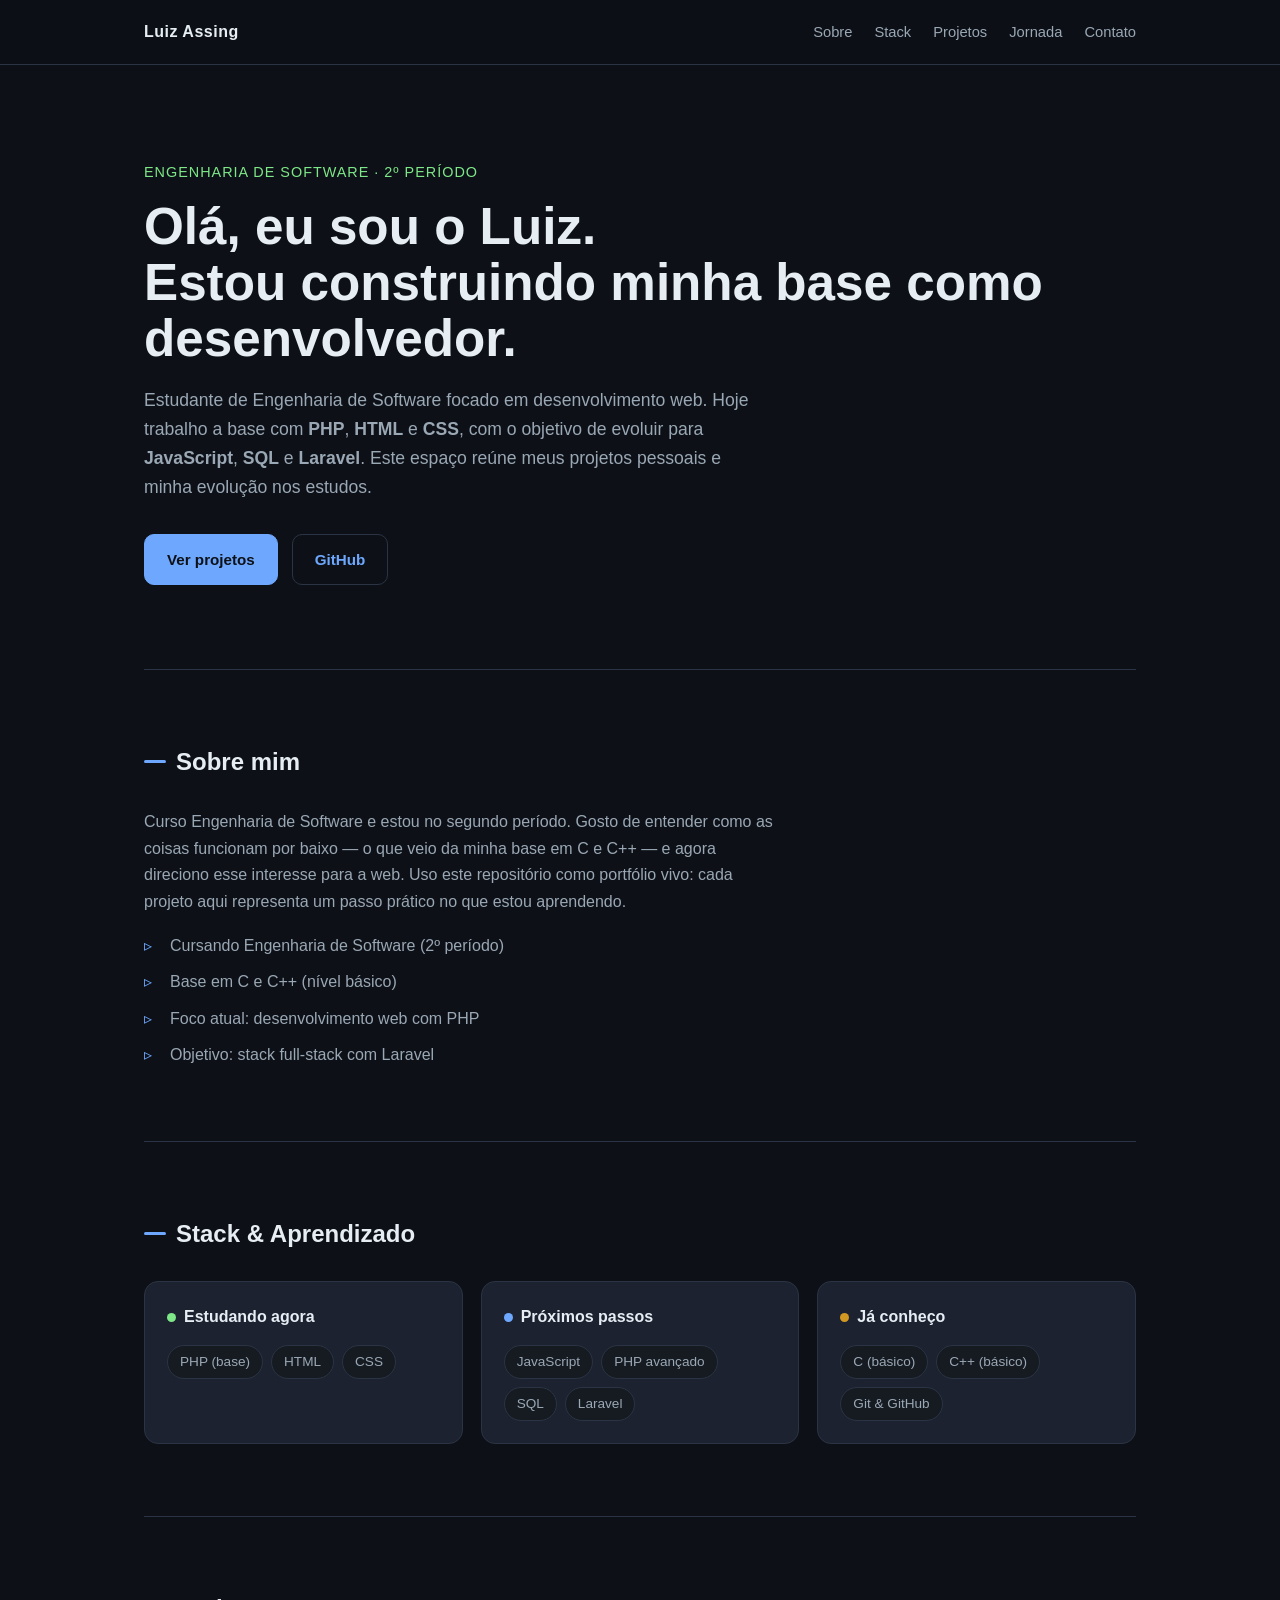
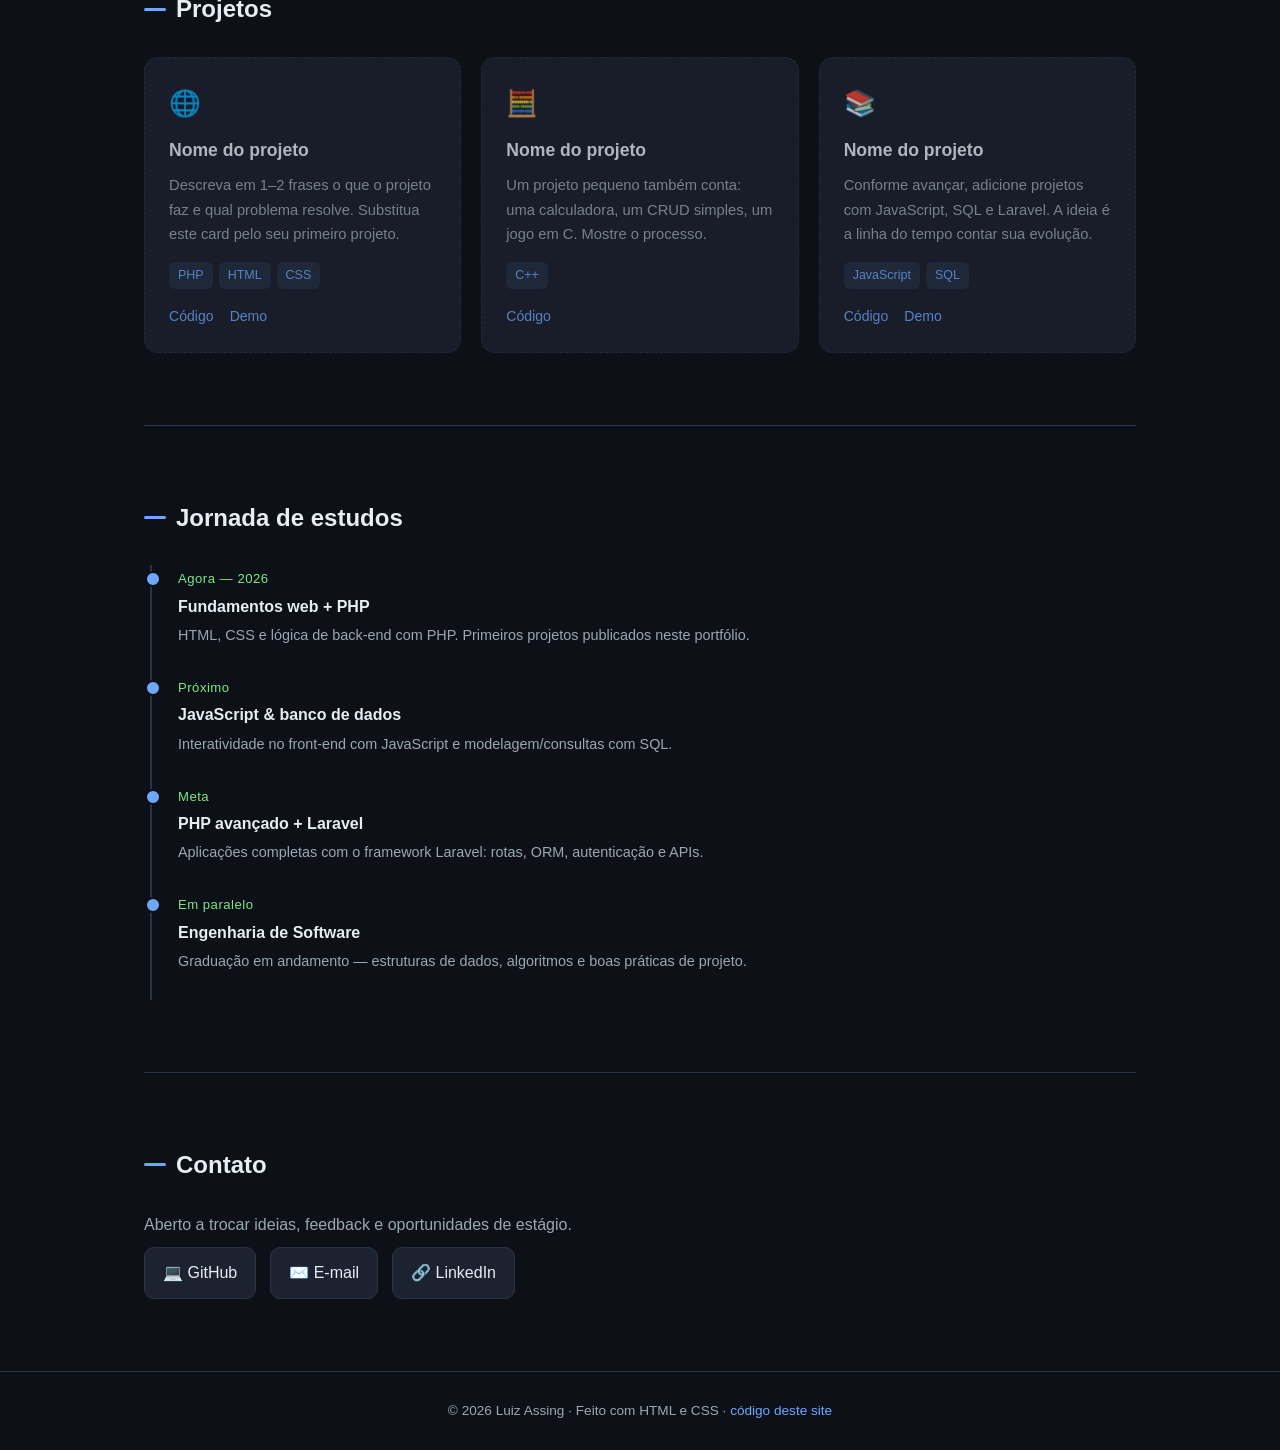
==== index.html @ 3ab26207 "landingPage01" ====
<!DOCTYPE html>
<html lang="pt-BR">
<head>
<meta charset="UTF-8" />
<meta name="viewport" content="width=device-width, initial-scale=1.0" />
<meta name="description" content="Portfólio de Luiz Assing — estudante de Engenharia de Software. Projetos pessoais em PHP, HTML, CSS, JavaScript e Laravel." />
<meta name="author" content="Luiz Assing" />
<meta property="og:title" content="Luiz Assing — Portfólio" />
<meta property="og:description" content="Estudante de Engenharia de Software. Projetos pessoais em PHP, HTML, CSS, JavaScript e Laravel." />
<meta property="og:type" content="website" />
<title>Luiz Assing — Portfólio</title>
<style>
  :root {
    --bg: #0d1117;
    --bg-soft: #161b22;
    --bg-card: #1c2230;
    --border: #2b3444;
    --text: #e6edf3;
    --text-dim: #9aa7b4;
    --accent: #6ea8fe;
    --accent-2: #7ee787;
    --radius: 14px;
    --max: 1040px;
  }
  * { box-sizing: border-box; margin: 0; padding: 0; }
  html { scroll-behavior: smooth; scroll-padding-top: 80px; }
  body {
    background: var(--bg);
    color: var(--text);
    font-family: -apple-system, BlinkMacSystemFont, "Segoe UI", Roboto, Helvetica, Arial, sans-serif;
    line-height: 1.65;
    -webkit-font-smoothing: antialiased;
  }
  a { color: var(--accent); text-decoration: none; }
  a:hover { text-decoration: underline; }
  .wrap { max-width: var(--max); margin: 0 auto; padding: 0 24px; }
  section { padding: 72px 0; border-top: 1px solid var(--border); }
  h2 {
    font-size: 1.5rem;
    margin-bottom: 28px;
    display: flex;
    align-items: center;
    gap: 10px;
  }
  h2::before { content: ""; width: 22px; height: 3px; background: var(--accent); border-radius: 3px; }

  /* NAV */
  header {
    position: sticky; top: 0; z-index: 50;
    background: rgba(13,17,23,.82);
    backdrop-filter: blur(10px);
    border-bottom: 1px solid var(--border);
  }
  nav { display: flex; align-items: center; justify-content: space-between; height: 64px; }
  nav .brand { font-weight: 700; letter-spacing: .5px; }
  nav ul { display: flex; gap: 22px; list-style: none; }
  nav ul a { color: var(--text-dim); font-size: .92rem; }
  nav ul a:hover { color: var(--text); text-decoration: none; }
  .menu-btn { display: none; background: none; border: 0; color: var(--text); font-size: 1.5rem; cursor: pointer; }

  /* HERO */
  .hero { padding: 96px 0 84px; border-top: 0; }
  .hero .tag { color: var(--accent-2); font-size: .9rem; letter-spacing: 1px; text-transform: uppercase; }
  .hero h1 { font-size: clamp(2rem, 6vw, 3.2rem); line-height: 1.1; margin: 14px 0 18px; }
  .hero p.lead { font-size: 1.1rem; color: var(--text-dim); max-width: 620px; }
  .cta { margin-top: 32px; display: flex; gap: 14px; flex-wrap: wrap; }
  .btn {
    display: inline-block; padding: 12px 22px; border-radius: 10px;
    font-weight: 600; font-size: .95rem; border: 1px solid var(--border);
  }
  .btn.primary { background: var(--accent); color: #0d1117; border-color: var(--accent); }
  .btn.primary:hover { filter: brightness(1.08); text-decoration: none; }
  .btn.ghost:hover { border-color: var(--accent); text-decoration: none; }

  /* ABOUT */
  .about-grid { display: grid; grid-template-columns: 1fr; gap: 18px; }
  .fact-list { list-style: none; display: grid; gap: 10px; }
  .fact-list li { padding-left: 26px; position: relative; color: var(--text-dim); }
  .fact-list li::before { content: "▹"; position: absolute; left: 0; color: var(--accent); }

  /* SKILLS */
  .skills-cols { display: grid; grid-template-columns: repeat(auto-fit, minmax(240px, 1fr)); gap: 18px; }
  .skill-card { background: var(--bg-card); border: 1px solid var(--border); border-radius: var(--radius); padding: 22px; }
  .skill-card h3 { font-size: 1rem; margin-bottom: 14px; }
  .skill-card h3 .dot { display: inline-block; width: 9px; height: 9px; border-radius: 50%; margin-right: 8px; }
  .dot.now { background: var(--accent-2); }
  .dot.next { background: var(--accent); }
  .dot.base { background: #d29922; }
  .chips { display: flex; flex-wrap: wrap; gap: 8px; }
  .chip { background: var(--bg-soft); border: 1px solid var(--border); border-radius: 999px; padding: 5px 12px; font-size: .85rem; color: var(--text-dim); }

  /* PROJECTS */
  .proj-grid { display: grid; grid-template-columns: repeat(auto-fit, minmax(280px, 1fr)); gap: 20px; }
  .proj {
    background: var(--bg-card); border: 1px solid var(--border); border-radius: var(--radius);
    padding: 24px; display: flex; flex-direction: column; transition: transform .18s ease, border-color .18s ease;
  }
  .proj:hover { transform: translateY(-4px); border-color: var(--accent); }
  .proj .ico { font-size: 1.6rem; margin-bottom: 12px; }
  .proj h3 { font-size: 1.1rem; margin-bottom: 8px; }
  .proj p { color: var(--text-dim); font-size: .92rem; flex: 1; }
  .proj .stack { margin-top: 16px; display: flex; flex-wrap: wrap; gap: 6px; }
  .proj .stack span { font-size: .78rem; color: var(--accent); background: rgba(110,168,254,.1); padding: 3px 9px; border-radius: 6px; }
  .proj .links { margin-top: 16px; display: flex; gap: 16px; font-size: .88rem; }
  .proj.placeholder { border-style: dashed; opacity: .75; }

  /* TIMELINE */
  .timeline { border-left: 2px solid var(--border); margin-left: 6px; }
  .timeline li { list-style: none; position: relative; padding: 0 0 26px 26px; }
  .timeline li::before {
    content: ""; position: absolute; left: -7px; top: 6px;
    width: 12px; height: 12px; border-radius: 50%; background: var(--accent); border: 2px solid var(--bg);
  }
  .timeline .when { font-size: .82rem; color: var(--accent-2); letter-spacing: .5px; }
  .timeline h3 { font-size: 1rem; margin: 2px 0 4px; }
  .timeline p { color: var(--text-dim); font-size: .9rem; }

  /* CONTACT */
  .contact-links { display: flex; flex-wrap: wrap; gap: 14px; margin-top: 8px; }
  .contact-links a {
    display: inline-flex; align-items: center; gap: 8px;
    background: var(--bg-card); border: 1px solid var(--border);
    padding: 12px 18px; border-radius: 10px; color: var(--text);
  }
  .contact-links a:hover { border-color: var(--accent); text-decoration: none; }

  footer { border-top: 1px solid var(--border); padding: 28px 0; text-align: center; color: var(--text-dim); font-size: .85rem; }

  /* reveal */
  .reveal { opacity: 0; transform: translateY(16px); transition: opacity .5s ease, transform .5s ease; }
  .reveal.show { opacity: 1; transform: none; }
  @media (prefers-reduced-motion: reduce) { .reveal { opacity: 1; transform: none; } }

  @media (max-width: 700px) {
    nav ul {
      position: absolute; top: 64px; left: 0; right: 0;
      flex-direction: column; gap: 0;
      background: var(--bg-soft); border-bottom: 1px solid var(--border);
      display: none;
    }
    nav ul.open { display: flex; }
    nav ul li { border-top: 1px solid var(--border); }
    nav ul a { display: block; padding: 14px 24px; }
    .menu-btn { display: block; }
  }
</style>
</head>
<body>

<header>
  <div class="wrap">
    <nav>
      <span class="brand">Luiz Assing</span>
      <button class="menu-btn" aria-label="Abrir menu" aria-expanded="false">☰</button>
      <ul id="menu">
        <li><a href="#sobre">Sobre</a></li>
        <li><a href="#stack">Stack</a></li>
        <li><a href="#projetos">Projetos</a></li>
        <li><a href="#jornada">Jornada</a></li>
        <li><a href="#contato">Contato</a></li>
      </ul>
    </nav>
  </div>
</header>

<main class="wrap">

  <section class="hero">
    <p class="tag">Engenharia de Software · 2º período</p>
    <h1>Olá, eu sou o Luiz.<br />Estou construindo minha base como desenvolvedor.</h1>
    <p class="lead">
      Estudante de Engenharia de Software focado em desenvolvimento web. Hoje trabalho a base
      com <strong>PHP</strong>, <strong>HTML</strong> e <strong>CSS</strong>, com o objetivo de evoluir para
      <strong>JavaScript</strong>, <strong>SQL</strong> e <strong>Laravel</strong>. Este espaço reúne meus
      projetos pessoais e minha evolução nos estudos.
    </p>
    <div class="cta">
      <a class="btn primary" href="#projetos">Ver projetos</a>
      <a class="btn ghost" href="https://github.com/LuizAssing" target="_blank" rel="noopener">GitHub</a>
    </div>
  </section>

  <section id="sobre" class="reveal">
    <h2>Sobre mim</h2>
    <div class="about-grid">
      <p style="color:var(--text-dim); max-width:640px;">
        Curso Engenharia de Software e estou no segundo período. Gosto de entender como as
        coisas funcionam por baixo — o que veio da minha base em C e C++ — e agora direciono
        esse interesse para a web. Uso este repositório como portfólio vivo: cada projeto aqui
        representa um passo prático no que estou aprendendo.
      </p>
      <ul class="fact-list">
        <li>Cursando Engenharia de Software (2º período)</li>
        <li>Base em C e C++ (nível básico)</li>
        <li>Foco atual: desenvolvimento web com PHP</li>
        <li>Objetivo: stack full-stack com Laravel</li>
      </ul>
    </div>
  </section>

  <section id="stack" class="reveal">
    <h2>Stack &amp; Aprendizado</h2>
    <div class="skills-cols">
      <div class="skill-card">
        <h3><span class="dot now"></span>Estudando agora</h3>
        <div class="chips">
          <span class="chip">PHP (base)</span>
          <span class="chip">HTML</span>
          <span class="chip">CSS</span>
        </div>
      </div>
      <div class="skill-card">
        <h3><span class="dot next"></span>Próximos passos</h3>
        <div class="chips">
          <span class="chip">JavaScript</span>
          <span class="chip">PHP avançado</span>
          <span class="chip">SQL</span>
          <span class="chip">Laravel</span>
        </div>
      </div>
      <div class="skill-card">
        <h3><span class="dot base"></span>Já conheço</h3>
        <div class="chips">
          <span class="chip">C (básico)</span>
          <span class="chip">C++ (básico)</span>
          <span class="chip">Git &amp; GitHub</span>
        </div>
      </div>
    </div>
  </section>

  <section id="projetos" class="reveal">
    <h2>Projetos</h2>
    <div class="proj-grid">

      <article class="proj placeholder">
        <div class="ico">🌐</div>
        <h3>Nome do projeto</h3>
        <p>Descreva em 1–2 frases o que o projeto faz e qual problema resolve. Substitua este card pelo seu primeiro projeto.</p>
        <div class="stack"><span>PHP</span><span>HTML</span><span>CSS</span></div>
        <div class="links">
          <a href="#">Código</a>
          <a href="#">Demo</a>
        </div>
      </article>

      <article class="proj placeholder">
        <div class="ico">🧮</div>
        <h3>Nome do projeto</h3>
        <p>Um projeto pequeno também conta: uma calculadora, um CRUD simples, um jogo em C. Mostre o processo.</p>
        <div class="stack"><span>C++</span></div>
        <div class="links">
          <a href="#">Código</a>
        </div>
      </article>

      <article class="proj placeholder">
        <div class="ico">📚</div>
        <h3>Nome do projeto</h3>
        <p>Conforme avançar, adicione projetos com JavaScript, SQL e Laravel. A ideia é a linha do tempo contar sua evolução.</p>
        <div class="stack"><span>JavaScript</span><span>SQL</span></div>
        <div class="links">
          <a href="#">Código</a>
          <a href="#">Demo</a>
        </div>
      </article>

    </div>
  </section>

  <section id="jornada" class="reveal">
    <h2>Jornada de estudos</h2>
    <ul class="timeline">
      <li>
        <span class="when">Agora — 2026</span>
        <h3>Fundamentos web + PHP</h3>
        <p>HTML, CSS e lógica de back-end com PHP. Primeiros projetos publicados neste portfólio.</p>
      </li>
      <li>
        <span class="when">Próximo</span>
        <h3>JavaScript &amp; banco de dados</h3>
        <p>Interatividade no front-end com JavaScript e modelagem/consultas com SQL.</p>
      </li>
      <li>
        <span class="when">Meta</span>
        <h3>PHP avançado + Laravel</h3>
        <p>Aplicações completas com o framework Laravel: rotas, ORM, autenticação e APIs.</p>
      </li>
      <li>
        <span class="when">Em paralelo</span>
        <h3>Engenharia de Software</h3>
        <p>Graduação em andamento — estruturas de dados, algoritmos e boas práticas de projeto.</p>
      </li>
    </ul>
  </section>

  <section id="contato" class="reveal">
    <h2>Contato</h2>
    <p style="color:var(--text-dim);">Aberto a trocar ideias, feedback e oportunidades de estágio.</p>
    <div class="contact-links">
      <a href="https://github.com/LuizAssing" target="_blank" rel="noopener">💻 GitHub</a>
      <a href="mailto:luiz.smartflow@gmail.com">✉️ E-mail</a>
      <a href="#" target="_blank" rel="noopener">🔗 LinkedIn</a>
    </div>
  </section>

</main>

<footer>
  <div class="wrap">
    © <span id="year"></span> Luiz Assing · Feito com HTML e CSS · <a href="https://github.com/LuizAssing/RepositorioPessoal">código deste site</a>
  </div>
</footer>

<script>
  // menu mobile
  var btn = document.querySelector('.menu-btn');
  var menu = document.getElementById('menu');
  btn.addEventListener('click', function () {
    var open = menu.classList.toggle('open');
    btn.setAttribute('aria-expanded', open);
  });
  menu.addEventListener('click', function (e) {
    if (e.target.tagName === 'A') { menu.classList.remove('open'); btn.setAttribute('aria-expanded', false); }
  });

  // ano no rodapé
  document.getElementById('year').textContent = new Date().getFullYear();

  // reveal ao rolar
  var obs = new IntersectionObserver(function (entries) {
    entries.forEach(function (en) {
      if (en.isIntersecting) { en.target.classList.add('show'); obs.unobserve(en.target); }
    });
  }, { threshold: 0.12 });
  document.querySelectorAll('.reveal').forEach(function (el) { obs.observe(el); });
</script>

</body>
</html>
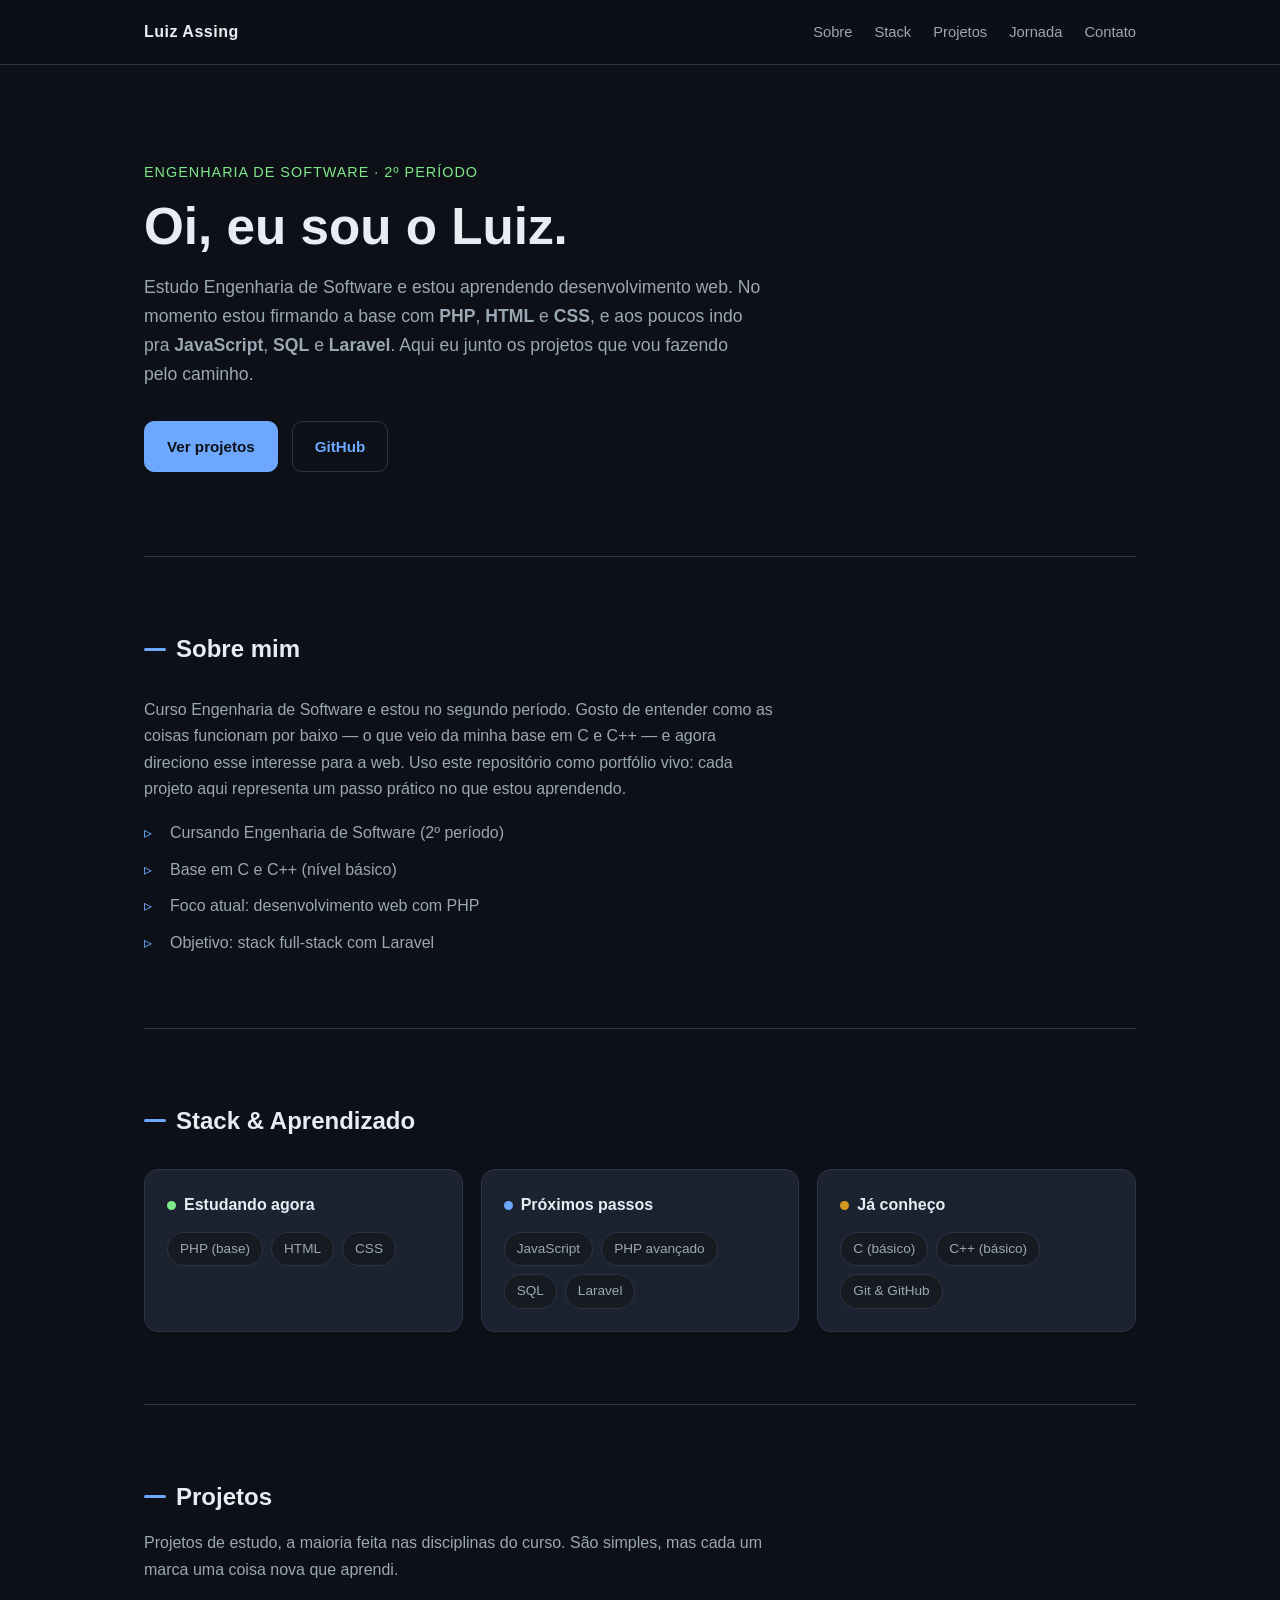
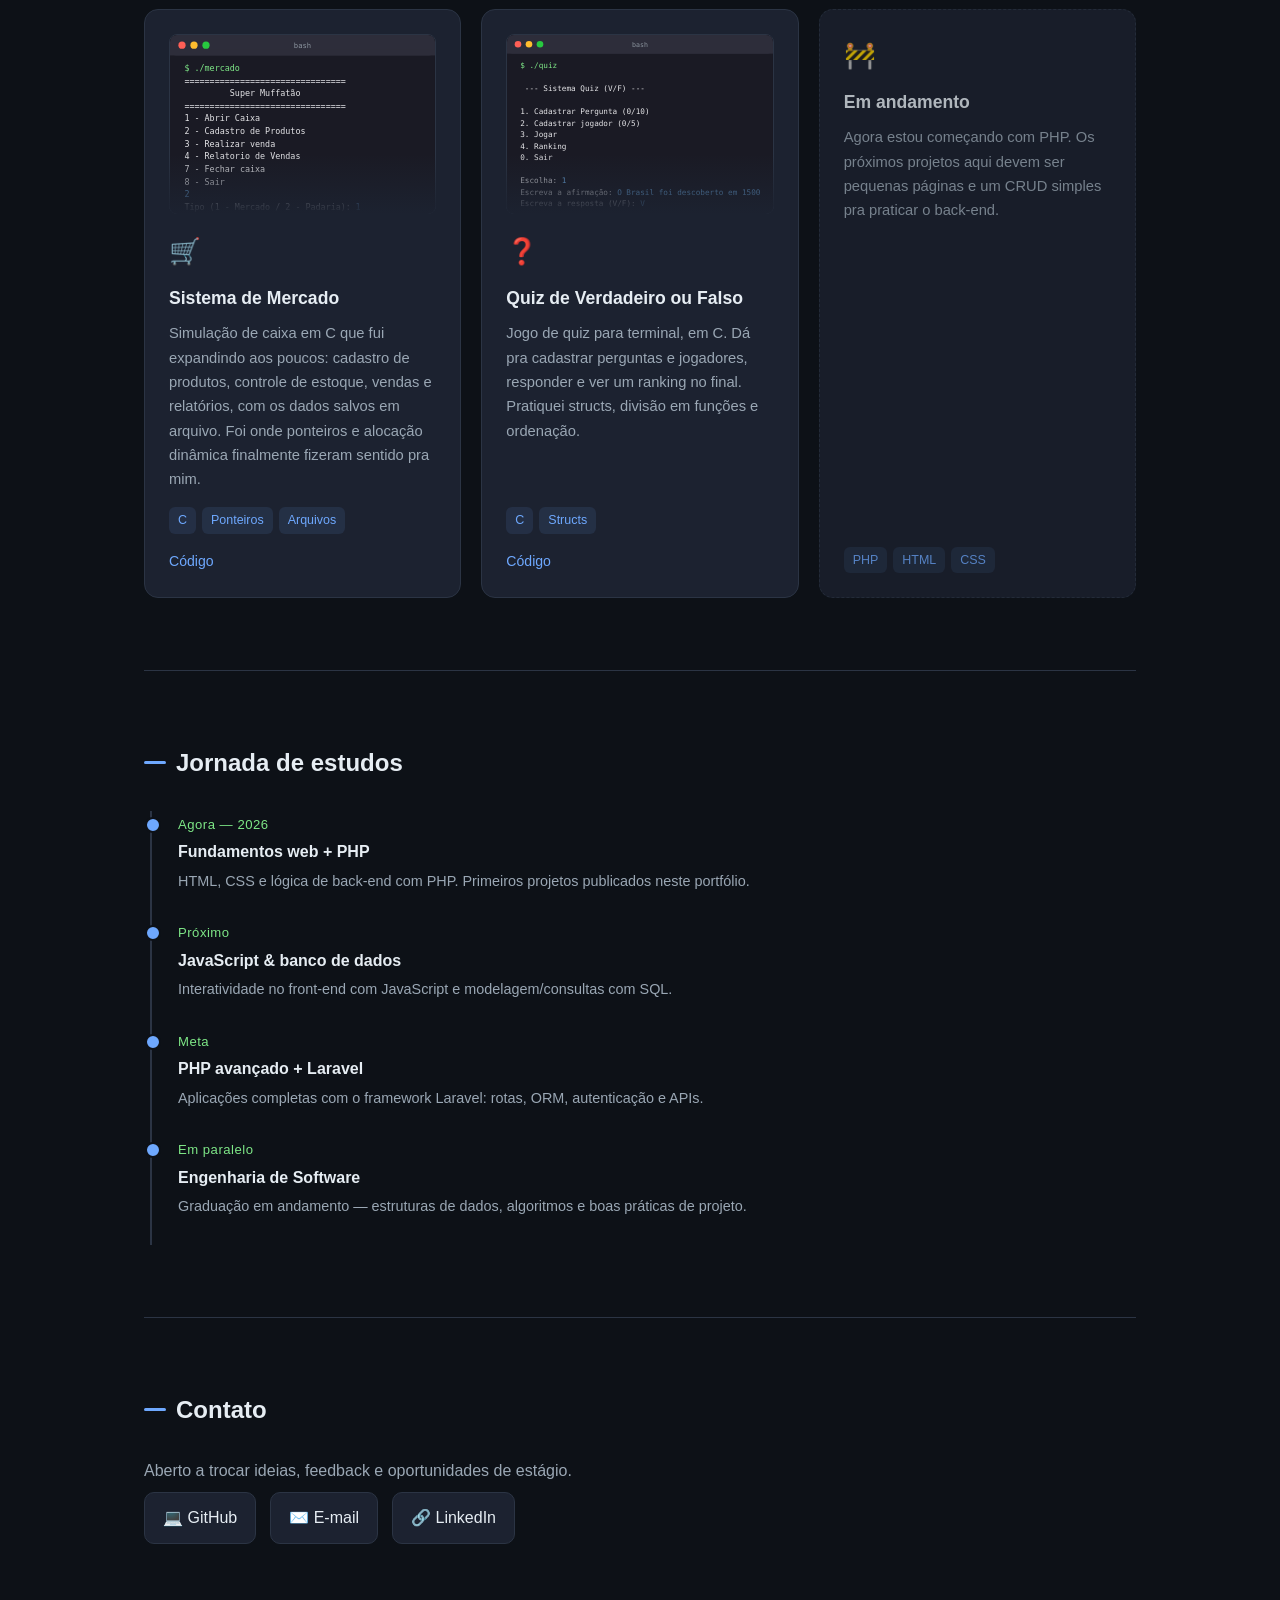
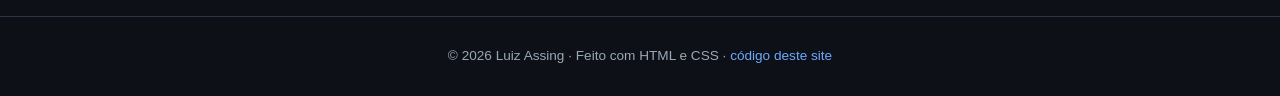
==== commit cdb99b3a: "Adiciona landing page e projetos em C ao portfólio - index.html: landing page (sobre, stack, projeto" ====
--- a/index.html
+++ b/index.html
@@ -96,6 +96,19 @@
     padding: 24px; display: flex; flex-direction: column; transition: transform .18s ease, border-color .18s ease;
   }
   .proj:hover { transform: translateY(-4px); border-color: var(--accent); }
+  .proj .shot {
+    display: block; width: 100%; max-height: 180px;
+    object-fit: cover; object-position: top;
+    border: 1px solid var(--border); border-radius: 8px;
+    margin-bottom: 16px; background: #1a1a24;
+  }
+  .proj a.shot-link { display: block; position: relative; }
+  .proj a.shot-link::after {
+    content: ""; position: absolute; left: 0; right: 0; bottom: 16px; height: 60px;
+    border-radius: 0 0 8px 8px;
+    background: linear-gradient(rgba(28,34,48,0), var(--bg-card));
+  }
+  .proj a.shot-link:hover .shot { border-color: var(--accent); }
   .proj .ico { font-size: 1.6rem; margin-bottom: 12px; }
   .proj h3 { font-size: 1.1rem; margin-bottom: 8px; }
   .proj p { color: var(--text-dim); font-size: .92rem; flex: 1; }
@@ -167,12 +180,12 @@
 
   <section class="hero">
     <p class="tag">Engenharia de Software · 2º período</p>
-    <h1>Olá, eu sou o Luiz.<br />Estou construindo minha base como desenvolvedor.</h1>
+    <h1>Oi, eu sou o Luiz.</h1>
     <p class="lead">
-      Estudante de Engenharia de Software focado em desenvolvimento web. Hoje trabalho a base
-      com <strong>PHP</strong>, <strong>HTML</strong> e <strong>CSS</strong>, com o objetivo de evoluir para
-      <strong>JavaScript</strong>, <strong>SQL</strong> e <strong>Laravel</strong>. Este espaço reúne meus
-      projetos pessoais e minha evolução nos estudos.
+      Estudo Engenharia de Software e estou aprendendo desenvolvimento web. No momento estou
+      firmando a base com <strong>PHP</strong>, <strong>HTML</strong> e <strong>CSS</strong>, e aos poucos
+      indo pra <strong>JavaScript</strong>, <strong>SQL</strong> e <strong>Laravel</strong>. Aqui eu junto os
+      projetos que vou fazendo pelo caminho.
     </p>
     <div class="cta">
       <a class="btn primary" href="#projetos">Ver projetos</a>
@@ -231,38 +244,53 @@
 
   <section id="projetos" class="reveal">
     <h2>Projetos</h2>
+    <p style="color:var(--text-dim); max-width:640px; margin-top:-14px; margin-bottom:26px;">
+      Projetos de estudo, a maioria feita nas disciplinas do curso. São simples, mas
+      cada um marca uma coisa nova que aprendi.
+    </p>
     <div class="proj-grid">
 
+      <article class="proj">
+        <a class="shot-link" href="projetos/sistema-mercado-c/" title="Ver o projeto">
+          <img class="shot" src="projetos/sistema-mercado-c/demo.svg" alt="Sistema de Mercado rodando no terminal" loading="lazy" />
+        </a>
+        <div class="ico">🛒</div>
+        <h3>Sistema de Mercado</h3>
+        <p>
+          Simulação de caixa em C que fui expandindo aos poucos: cadastro de produtos,
+          controle de estoque, vendas e relatórios, com os dados salvos em arquivo. Foi
+          onde ponteiros e alocação dinâmica finalmente fizeram sentido pra mim.
+        </p>
+        <div class="stack"><span>C</span><span>Ponteiros</span><span>Arquivos</span></div>
+        <div class="links">
+          <a href="projetos/sistema-mercado-c/">Código</a>
+        </div>
+      </article>
+
+      <article class="proj">
+        <a class="shot-link" href="projetos/quiz-vf-c/" title="Ver o projeto">
+          <img class="shot" src="projetos/quiz-vf-c/demo.svg" alt="Quiz rodando no terminal" loading="lazy" />
+        </a>
+        <div class="ico">❓</div>
+        <h3>Quiz de Verdadeiro ou Falso</h3>
+        <p>
+          Jogo de quiz para terminal, em C. Dá pra cadastrar perguntas e jogadores, responder
+          e ver um ranking no final. Pratiquei structs, divisão em funções e ordenação.
+        </p>
+        <div class="stack"><span>C</span><span>Structs</span></div>
+        <div class="links">
+          <a href="projetos/quiz-vf-c/">Código</a>
+        </div>
+      </article>
+
       <article class="proj placeholder">
-        <div class="ico">🌐</div>
-        <h3>Nome do projeto</h3>
-        <p>Descreva em 1–2 frases o que o projeto faz e qual problema resolve. Substitua este card pelo seu primeiro projeto.</p>
+        <div class="ico">🚧</div>
+        <h3>Em andamento</h3>
+        <p>
+          Agora estou começando com PHP. Os próximos projetos aqui devem ser pequenas
+          páginas e um CRUD simples pra praticar o back-end.
+        </p>
         <div class="stack"><span>PHP</span><span>HTML</span><span>CSS</span></div>
-        <div class="links">
-          <a href="#">Código</a>
-          <a href="#">Demo</a>
-        </div>
-      </article>
-
-      <article class="proj placeholder">
-        <div class="ico">🧮</div>
-        <h3>Nome do projeto</h3>
-        <p>Um projeto pequeno também conta: uma calculadora, um CRUD simples, um jogo em C. Mostre o processo.</p>
-        <div class="stack"><span>C++</span></div>
-        <div class="links">
-          <a href="#">Código</a>
-        </div>
-      </article>
-
-      <article class="proj placeholder">
-        <div class="ico">📚</div>
-        <h3>Nome do projeto</h3>
-        <p>Conforme avançar, adicione projetos com JavaScript, SQL e Laravel. A ideia é a linha do tempo contar sua evolução.</p>
-        <div class="stack"><span>JavaScript</span><span>SQL</span></div>
-        <div class="links">
-          <a href="#">Código</a>
-          <a href="#">Demo</a>
-        </div>
       </article>
 
     </div>
@@ -299,7 +327,7 @@
     <p style="color:var(--text-dim);">Aberto a trocar ideias, feedback e oportunidades de estágio.</p>
     <div class="contact-links">
       <a href="https://github.com/LuizAssing" target="_blank" rel="noopener">💻 GitHub</a>
-      <a href="mailto:luiz.smartflow@gmail.com">✉️ E-mail</a>
+      <a href="mailto:luiz.r.assing@gmail.com">✉️ E-mail</a>
       <a href="#" target="_blank" rel="noopener">🔗 LinkedIn</a>
     </div>
   </section>
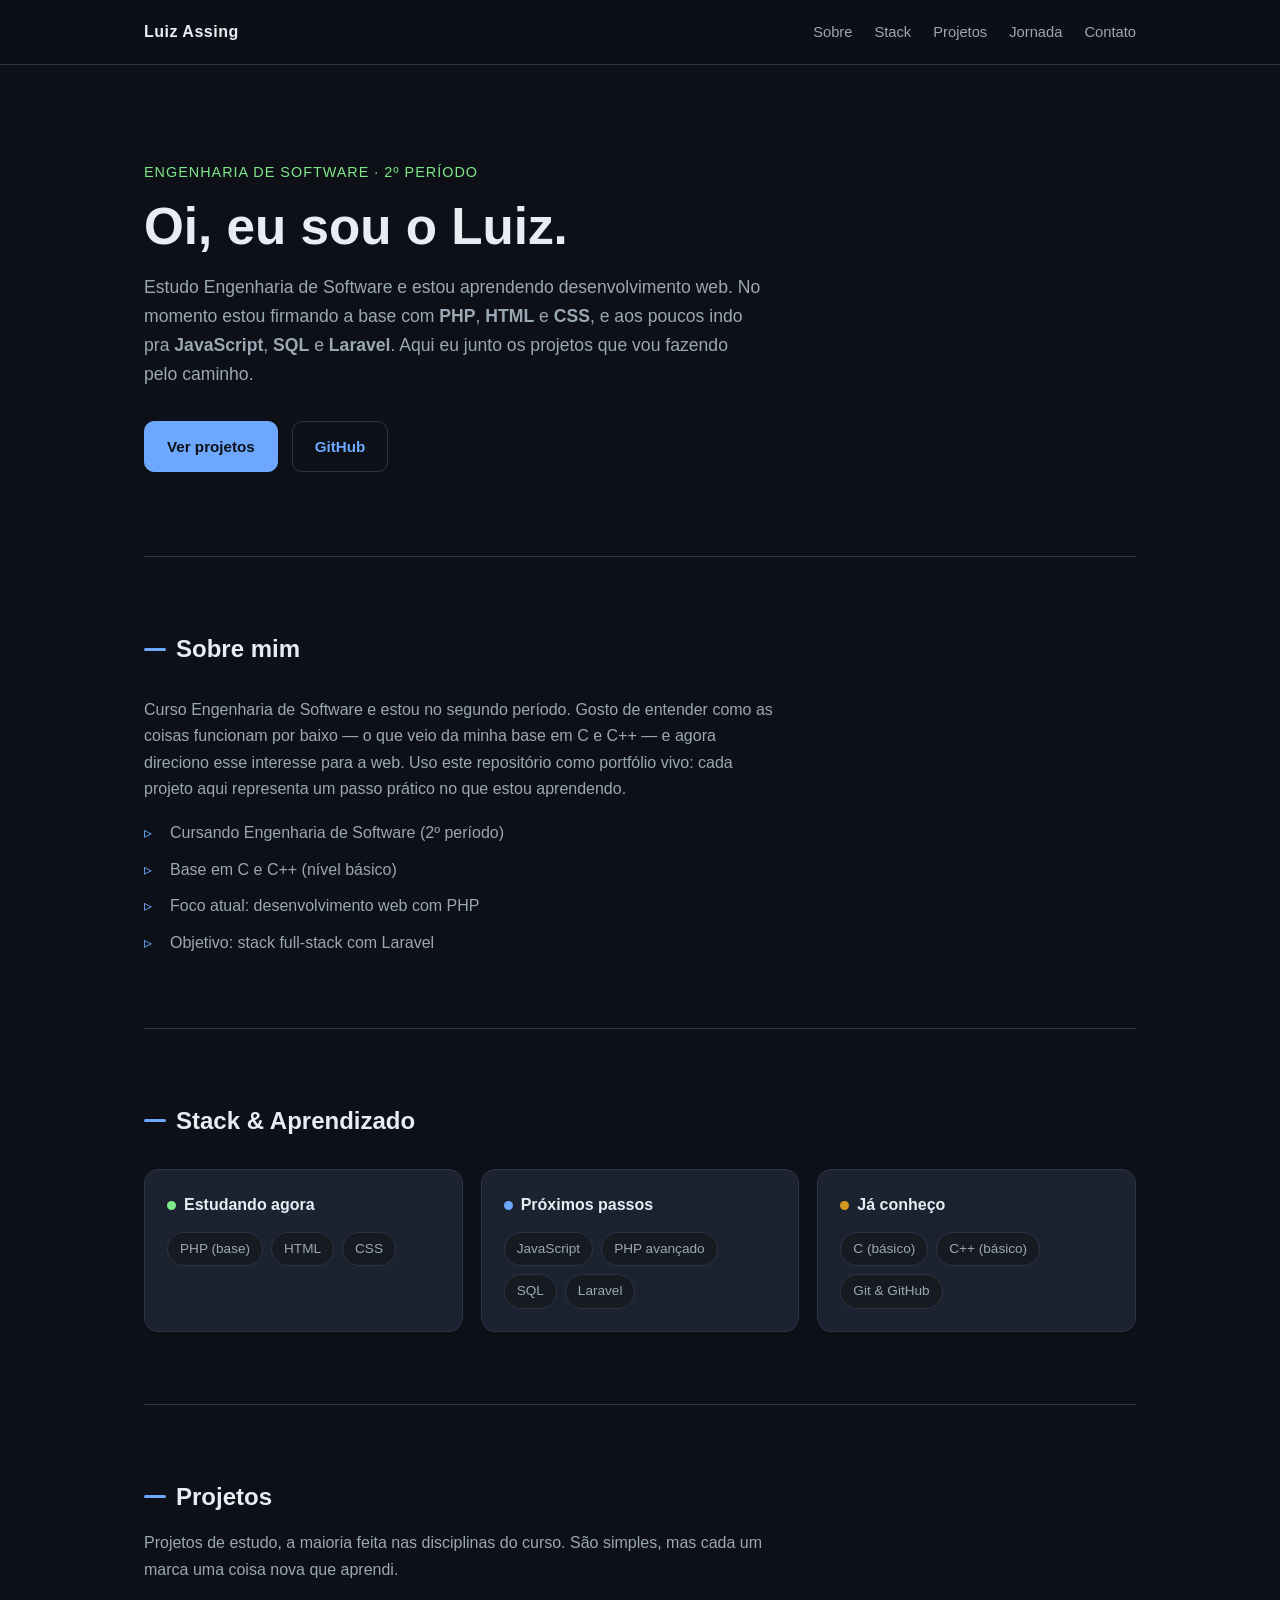
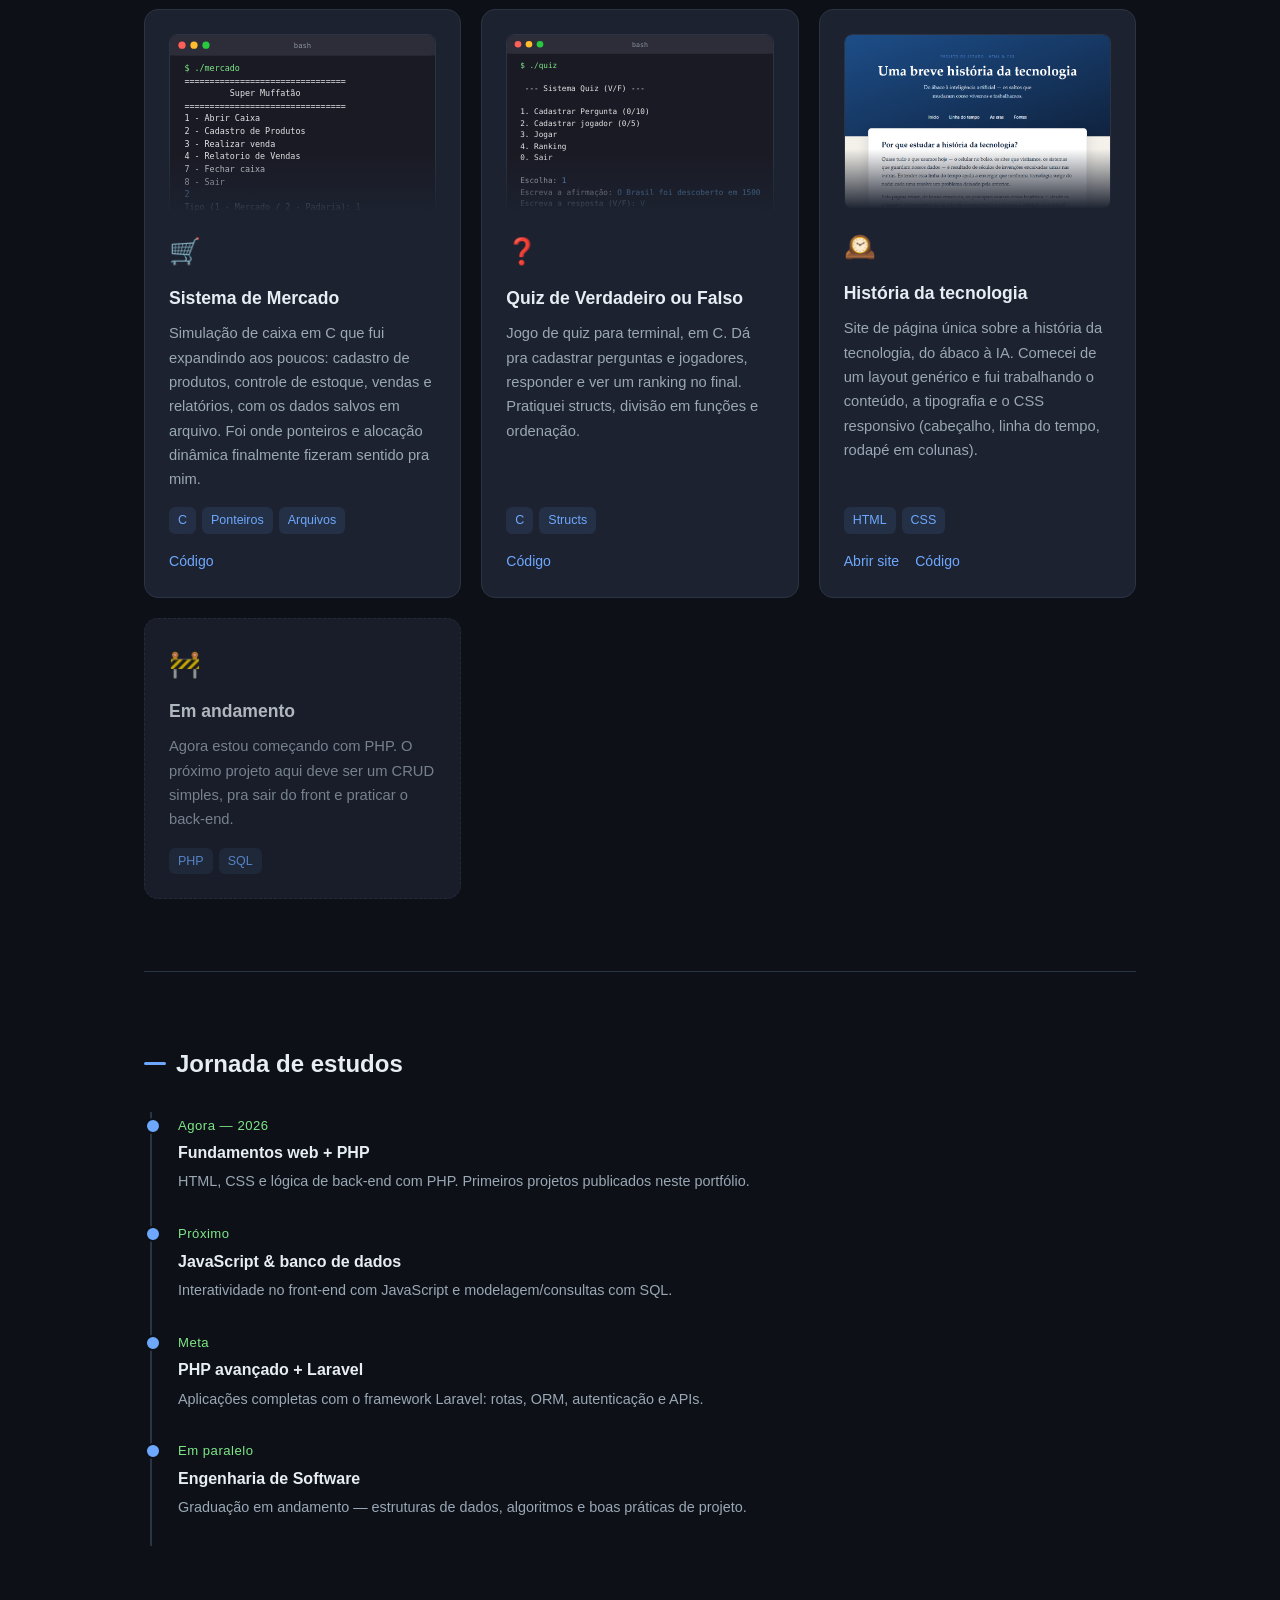
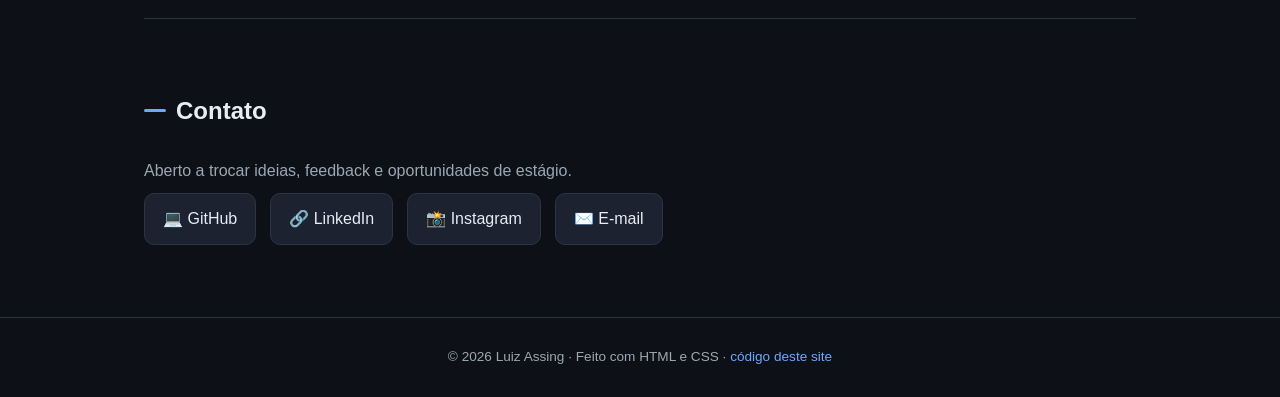
==== commit 78be79b1: "Adiciona site 'História da tecnologia' e links de redes sociais - projetos/site/: transforma o layou" ====
--- a/index.html
+++ b/index.html
@@ -283,14 +283,32 @@
         </div>
       </article>
 
+      <article class="proj">
+        <a class="shot-link" href="projetos/site/" title="Abrir o site">
+          <img class="shot" src="projetos/site/preview.png" alt="Site sobre a história da tecnologia" loading="lazy" />
+        </a>
+        <div class="ico">🕰️</div>
+        <h3>História da tecnologia</h3>
+        <p>
+          Site de página única sobre a história da tecnologia, do ábaco à IA. Comecei
+          de um layout genérico e fui trabalhando o conteúdo, a tipografia e o CSS
+          responsivo (cabeçalho, linha do tempo, rodapé em colunas).
+        </p>
+        <div class="stack"><span>HTML</span><span>CSS</span></div>
+        <div class="links">
+          <a href="projetos/site/" target="_blank" rel="noopener">Abrir site</a>
+          <a href="https://github.com/LuizAssing/RepositorioPessoal/tree/main/projetos/site">Código</a>
+        </div>
+      </article>
+
       <article class="proj placeholder">
         <div class="ico">🚧</div>
         <h3>Em andamento</h3>
         <p>
-          Agora estou começando com PHP. Os próximos projetos aqui devem ser pequenas
-          páginas e um CRUD simples pra praticar o back-end.
+          Agora estou começando com PHP. O próximo projeto aqui deve ser um CRUD
+          simples, pra sair do front e praticar o back-end.
         </p>
-        <div class="stack"><span>PHP</span><span>HTML</span><span>CSS</span></div>
+        <div class="stack"><span>PHP</span><span>SQL</span></div>
       </article>
 
     </div>
@@ -327,8 +345,9 @@
     <p style="color:var(--text-dim);">Aberto a trocar ideias, feedback e oportunidades de estágio.</p>
     <div class="contact-links">
       <a href="https://github.com/LuizAssing" target="_blank" rel="noopener">💻 GitHub</a>
+      <a href="https://www.linkedin.com/in/luiz-swe" target="_blank" rel="noopener">🔗 LinkedIn</a>
+      <a href="https://www.instagram.com/luiz_assing" target="_blank" rel="noopener">📸 Instagram</a>
       <a href="mailto:luiz.r.assing@gmail.com">✉️ E-mail</a>
-      <a href="#" target="_blank" rel="noopener">🔗 LinkedIn</a>
     </div>
   </section>
 
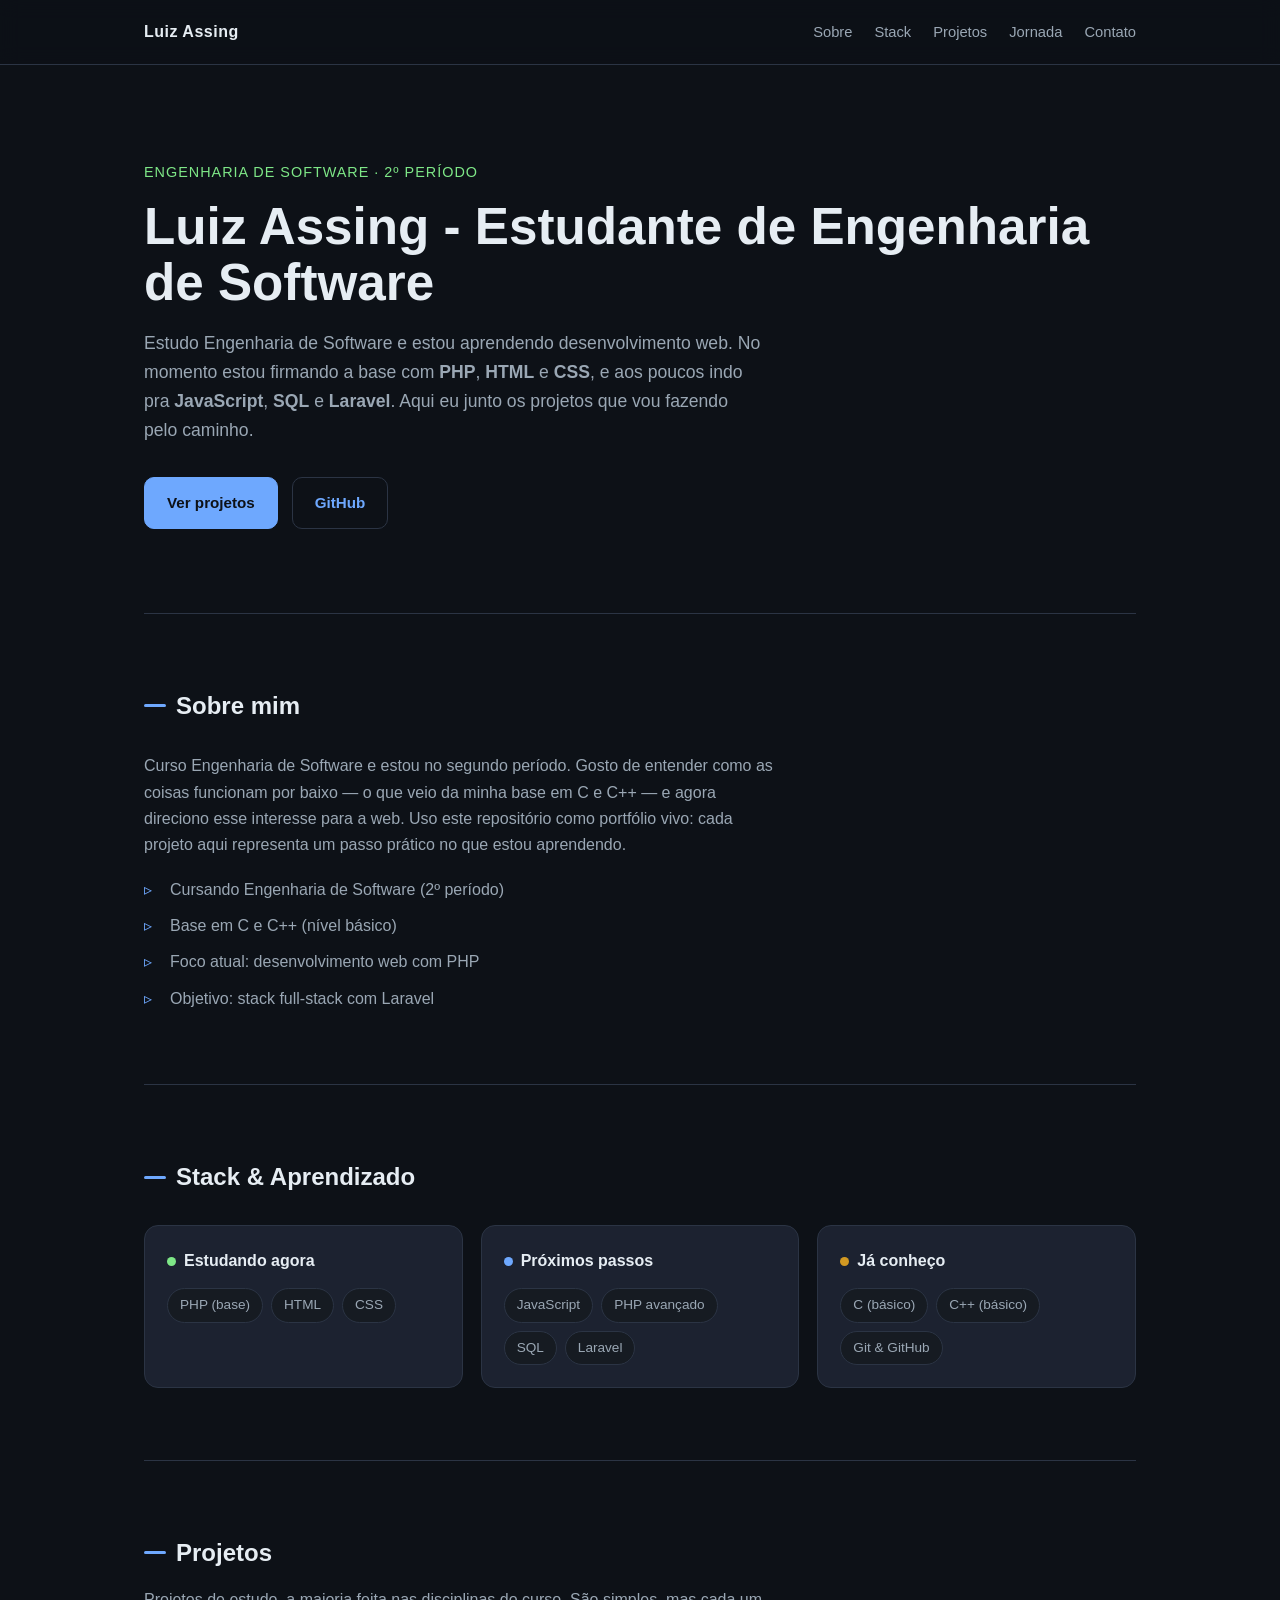
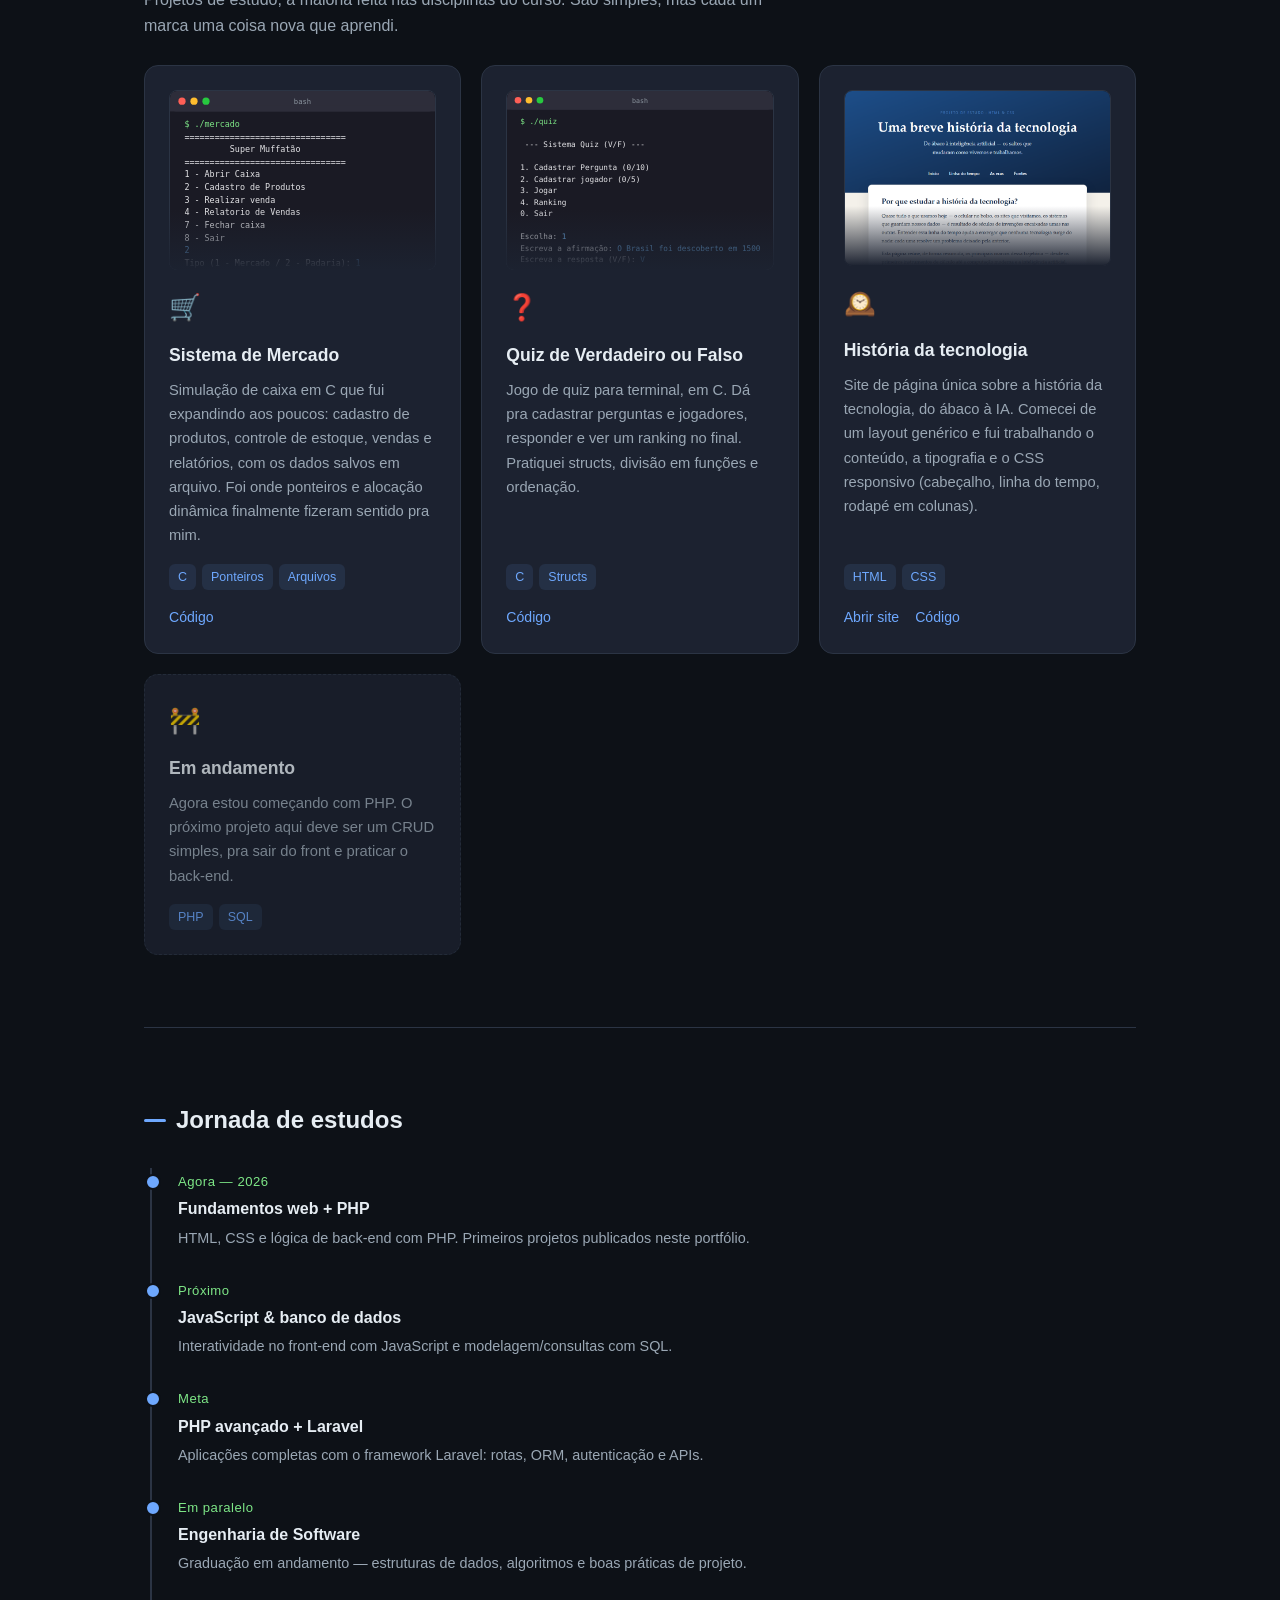
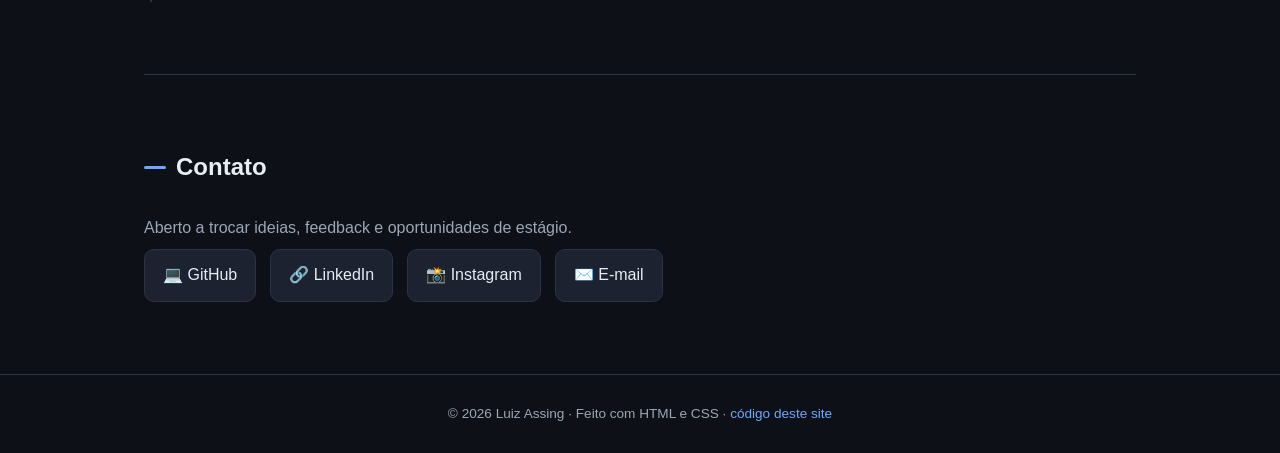
==== commit e72754e2: "ajustando" ====
--- a/index.html
+++ b/index.html
@@ -180,7 +180,7 @@
 
   <section class="hero">
     <p class="tag">Engenharia de Software · 2º período</p>
-    <h1>Oi, eu sou o Luiz.</h1>
+    <h1>Luiz Assing - Estudante de Engenharia de Software</h1>
     <p class="lead">
       Estudo Engenharia de Software e estou aprendendo desenvolvimento web. No momento estou
       firmando a base com <strong>PHP</strong>, <strong>HTML</strong> e <strong>CSS</strong>, e aos poucos
